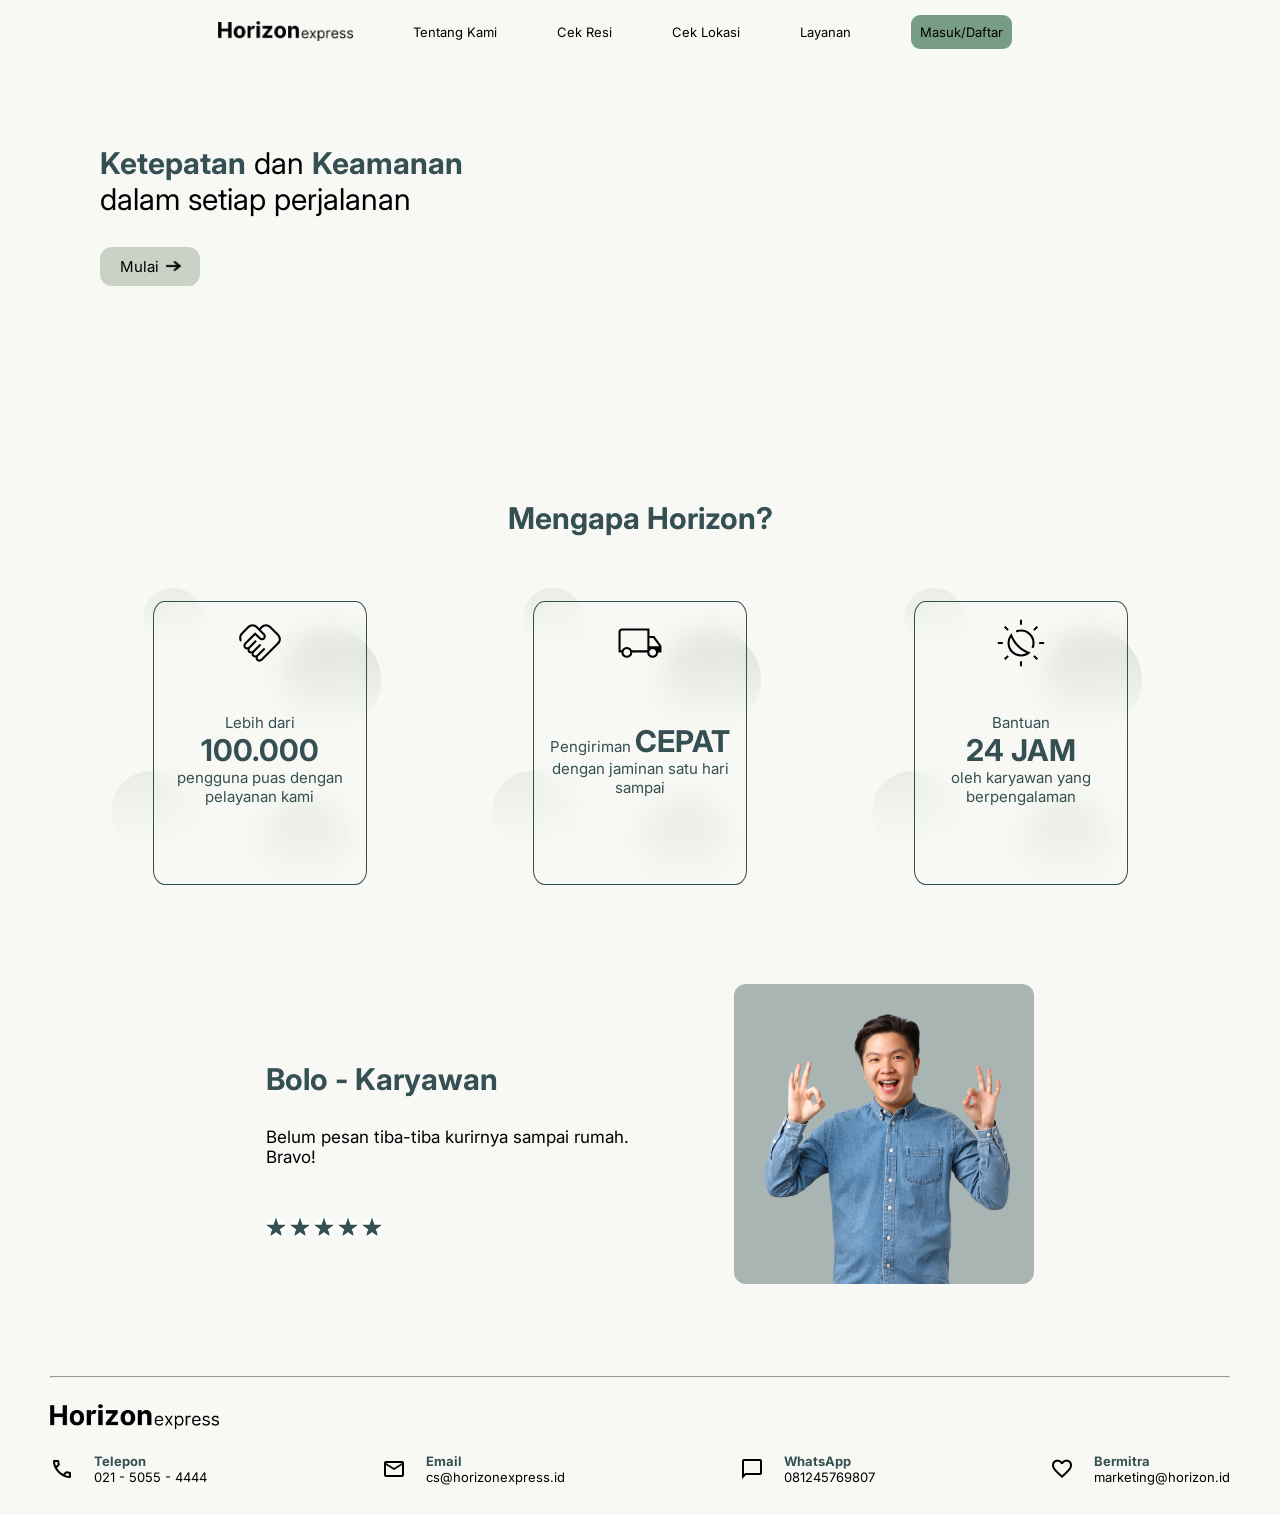
==== Pages/index.html @ 3d70f19e "New Code" ====
<!DOCTYPE html>
<html lang="en">
  <head>
    <meta charset="UTF-8" />
    <meta name="viewport" content="width=device-width, initial-scale=1.0" />
    <title>Home</title>
    <script src="https://code.jquery.com/jquery-3.7.1.js"></script>
    <link rel="stylesheet" type="text/css" href="/css/styles1.css" />
    <link rel="preconnect" href="https://fonts.googleapis.com" />
    <link rel="preconnect" href="https://fonts.gstatic.com" crossorigin />
    <link
      href="https://fonts.googleapis.com/css2?family=Inter:wght@700;900&display=swap"
      rel="stylesheet"
    />
    <link
      rel="stylesheet"
      href="https://fonts.googleapis.com/css2?family=Material+Symbols+Outlined:opsz,wght,FILL,GRAD@24,200,1,0"
    />
  </head>
  <body>
    <!--Navigation bar-->
    <div id="nav-placeholder"></div>

    <script>
      $(function () {
        $("#nav-placeholder").load("header.html");
      });
    </script>
    <!--end of Navigation bar-->

    <div class="content">
      <div class="container-1">
        <video
          id="background-video"
          autoplay
          loop
          muted
          poster="/Images/container.jpg"
        >
          <source src="/Images/container-2.mp4" type="video/mp4" />
        </video>
        <div class="tagline">
          <p>
            <b>Ketepatan</b> dan <b>Keamanan</b><br />dalam setiap perjalanan
          </p>
        </div>
        <div class="btn">
          <a href="/Pages/login.html">
            <button>
              Mulai
              <img class="icon" src="/Images/right-arrow.png" alt="arrow" />
            </button>
          </a>
        </div>
      </div>
      <div class="container-2">
        <p><b>Mengapa Horizon?</b></p>
        <div class="cards">
          <div class="card-1">
            <div class="card">
              <span></span>
              <span></span>
              <span></span>
              <span></span>
              <div>
                <img src="/Images/handshake.svg" alt="handshake" />
                <p>
                  Lebih dari <b>100.000</b> pengguna puas dengan pelayanan kami
                </p>
                <hr />
              </div>
            </div>
          </div>
          <div class="card-2">
            <div class="card">
              <span></span>
              <span></span>
              <span></span>
              <span></span>
              <div>
                <img src="/Images/truck.svg" alt="truck" />
                <p>
                  Pengiriman <b>CEPAT</b> <br />dengan jaminan satu hari sampai
                </p>
                <hr />
              </div>
            </div>
          </div>
          <div class="card-3">
            <div class="card">
              <span></span>
              <span></span>
              <span></span>
              <span></span>
              <div>
                <img src="/Images/24jam.svg" alt="24jam" />
                <p>
                  Bantuan <br /><b>24 JAM</b> <br />oleh karyawan yang
                  berpengalaman
                </p>
                <hr />
              </div>
            </div>
          </div>
        </div>
      </div>
    </div>
    <div class="container-4">
      <div class="review">
        <div class="name">
          <p><b>Bolo - Karyawan</b></p>
        </div>
        <div class="review-text">
          <p>Belum pesan tiba-tiba kurirnya sampai rumah. Bravo!</p>
        </div>
        <div class="star">
          <img src="/Images/star-rate.png" alt="star1" />
          <img src="/Images/star-rate.png" alt="star2" />
          <img src="/Images/star-rate.png" alt="star3" />
          <img src="/Images/star-rate.png" alt="star4" />
          <img src="/Images/star-rate.png" alt="star5" />
        </div>
      </div>
      <div class="photo">
        <img src="/Images/reviewer.png" alt="reviewer" />
      </div>
    </div>
    <!-- <div class="container-3">
      <div class="video">
        <img src="/Images/courier.gif" alt="courier" />
      </div>
      <div class="tagline-2">
        <p>Kirim <b>cepat</b>, tanpa <b>ribet</b>, di</p>
        <img src="/Images/logo.png" alt="logo-cont3" />
        <p>aja!</p>
      </div>
    </div> -->

    <!--Footer-->
    <div id="foot-placeholder"></div>

    <script>
      $(function () {
        $("#foot-placeholder").load("footer.html");
      });
    </script>
    <!--end of Footer-->
  </body>
</html>
---- css/styles1.css ----
body {
  font-family: "Inter";
  margin: 0;
  background-color: #f8f9f5;
}

/* index */
#background-video {
  position: absolute;
  top: 0;
  left: 0;
  right: 0;
  width: 100%;
  height: 70%;
  object-fit: cover;
  z-index: -1;
}

.container-1 {
  width: 100%;
  height: 400px;
  display: flex;
  flex-direction: column;
  justify-content: center;
  font-family: "Inter";
  margin-bottom: 100px;
}

.tagline {
  width: 50%;
  margin: 0 100px;
  font-size: 30px;
}

b {
  color: #354f52;
}

.btn a {
  text-decoration: none;
}

.btn {
  display: flex;
  align-items: center;
}

.btn button {
  background-color: #cad2c5;
  width: 100px;
  margin: 0 100px;
  border-radius: 12px;
  border: 0;
  padding: 10px;
  font-size: 15px;
  display: flex;
  justify-content: center;
  align-items: center;
  transition: transform 0.3s;
}

.btn button:hover {
  background-color: #cad2c5;
  transform: scale(1.15);
  cursor: pointer;
}

.btn .icon {
  height: 12px;
  width: 15px;
  vertical-align: middle;
  margin-left: 7px;
}

.container-2 {
  margin-bottom: 20px;
  text-align: center;
}

.container-2 b {
  font-size: 30px;
}

.cards {
  display: flex;
  flex-wrap: wrap;
  gap: 15px;
  flex-direction: row;
  justify-content: space-evenly;
  padding: 50px 0;
}

.card {
  --card-color: #354f52;
  --blub-color: #cad2c5;
  position: relative;
  user-select: none;
}

@keyframes keyframes-rotate-blubs {
  0% {
    transform: translate(10px) rotate(360deg);
  }

  50% {
    transform: translate(-5px, 10px) rotate(180deg);
  }

  100% {
    transform: translate(10px) rotate(0deg);
  }
}

.card span {
  width: 100px;
  height: 100px;
  position: absolute;
  background: linear-gradient(0deg, transparent, var(--blub-color));
  border-radius: 100%;
  opacity: 0.5;
  animation: keyframes-rotate-blubs 4s infinite linear;
}

.card span:nth-child(1) {
  top: -5%;
  left: -5%;
  width: 60px;
  height: 60px;
  animation-delay: 0.1s;
  opacity: 0.3;
}

.card span:nth-child(2) {
  top: 60%;
  left: -20%;
  width: 80px;
  height: 80px;
  animation-delay: 0.2s;
  opacity: 0.3;
}

.card span:nth-child(3) {
  top: 10%;
  left: 60%;
  animation-delay: 0.3s;
  opacity: 0.6;
}

.card span:nth-child(4) {
  top: 70%;
  left: 50%;
  width: 90px;
  height: 90px;
  animation-delay: 0.4s;
  opacity: 0.4;
}

.card div {
  backdrop-filter: blur(15px);
  outline: 1px solid var(--card-color);
  color: var(--card-color);
  width: 180px;
  height: 250px;
  border-radius: 5%;
  padding: 1rem;
  display: flex;
  flex-direction: column;
  justify-content: space-between;
  align-items: center;
}

.card div img {
  font-size: 1rem;
  font-weight: 900;
  text-transform: uppercase;
  width: 50px;
  height: 50px;
}

.card div p {
  font-size: 15px;
}

.card div hr {
  border: none;
  border-top: 1px solid var(--card-color);
  opacity: 0.5;
}

.container-3 {
  width: 100%;
  margin: 100px 0;
  display: flex;
  justify-content: baseline;
  align-items: center;
  font-family: "Inter";
}

.video img {
  margin: 0 125px;
  width: 450px;
  border-radius: 12px;
}

.tagline-2 {
  margin: 50px 0;
}

.tagline-2 p {
  font-size: 30px;
}

.tagline-2 img {
  width: 300px;
}

.container-4 {
  margin-top: 50px;
  width: 100%;
  gap: 50px;
  display: flex;
  flex-wrap: wrap;
  justify-content: center;
  align-items: center;
  font-family: "Inter";
  margin-bottom: 50px;
}

.container-4 img {
  height: 300px;
  border-radius: 12px;
  background-color: #354f5267;
}

.review {
  margin-left: 20px;
}

.name p {
  font-size: 30px;
}

.review-text {
  height: 90px;
  width: 90%;
}

.review-text p {
  font-size: 17px;
}

.star img {
  height: 20px;
}

.content-2 {
  width: 100%;
  margin: 150px 0;
  display: flex;
  justify-content: center; /* Center horizontally */
  align-items: center; /* Center vertically */
}

.content-reg {
  width: 100%;
  margin: 110px 0;
  display: flex;
  justify-content: center; /* Center horizontally */
  align-items: center; /* Center vertically */
}

.title-responsive {
  display: none;
}

.green-bg {
  background-color: #84a98c;
  height: 50%;
  width: 100%;
  z-index: -1;
  margin: -250px 0;
  position: absolute;
  color: #84a98c;
}

.registergreen-bg {
  background-color: #84a98c;
  bottom: 180px;
  height: 50%;
  width: 100%;
  z-index: -1;
  margin: -250px 0;
  position: absolute;
  color: #84a98c;
}

.form-container {
  background-color: #e8e8e8;
  width: 30%;
  height: auto;
  border-radius: 20px;
  display: flex;
  flex-direction: column;
  align-items: center;
  justify-content: center;
  box-shadow: -12px 12px rgba(204, 211, 211, 0.6);
  text-align: center;
}

.wrapper {
  width: 75%;
  margin: 30px 0;
}

.btn-log-in {
  margin: 30px 0;
}

.btn-log-in button {
  border-radius: 20px;
  border: 0;
  padding: 10px 50px;
  background-color: #84a98c;
  cursor: pointer;
}

.form {
  width: 100%;
  height: auto;
  margin-top: 2rem;
  text-align: center; /* Center form elements within .form */
}

.input-control {
  display: flex;
  align-items: center;
  justify-content: center;
  margin-bottom: 1.25rem;
}

.input-field {
  margin: 5px 0;
  font-family: inherit;
  font-size: 13px;
  font-weight: 400;
  line-height: inherit;
  width: 100%;
  height: auto;
  padding: 0.75rem 1.25rem;
  border: none;
  outline: none;
  border-radius: 2rem;
  color: var(--color-black);
  background: #d9d9d9;
  text-transform: unset;
  text-rendering: optimizeLegibility;
}

.input-submit {
  margin: 30px 0;
  font-family: inherit;
  font-size: 13px;
  font-weight: 500;
  line-height: inherit;
  cursor: pointer;
  min-width: 40%;
  height: auto;
  padding: 0.65rem 1.25rem;
  border: none;
  outline: none;
  border-radius: 2rem;
  color: var(--color-white);
  background: #84a98c;
  box-shadow: var(--shadow-medium);
  text-transform: capitalize;
  text-rendering: optimizeLegibility;
}

.form-text {
  margin-left: 70px;
}

.form-text p {
  font-size: 30px;
}

.form-text p b {
  font-weight: bolder;
}

.form-text img {
  height: 50px;
}

.form-text-register p {
  font-size: 15px;
}

.form-text-register a {
  color: #354f52;
}

.container-5 {
  display: flex;
  flex-direction: column;
}

.heading-container {
  display: flex;
  flex-direction: column;
  justify-content: center;
  align-items: center;
  margin: 100px 0;
  width: 100%;
}

.heading-container p {
  font-size: 40px;
  color: #354f52;
}

.search {
  position: relative;
}

.searchInput {
  width: 500px;
  height: 2rem;
  padding: 0 1rem;
  border-radius: 2rem;
  border: none;
  background-color: #e4e4e4;
}

::placeholder {
  color: #969696;
}

/* hide the placeholder text on focus */
:focus::placeholder {
  text-indent: -999px;
}

.searchInput:focus {
  outline: none;
}

.searchInputIcon {
  position: absolute;
  right: 0.8rem;
  top: 0.5rem;
  color: #969696;
}

.loc-table {
  padding: 20px 20px;
  margin: 0 50px;
  margin-bottom: 70px;
  border-radius: 12px;
  background: rgba(202, 210, 197, 0.52);
  box-shadow: 0 4px 30px rgba(0, 0, 0, 0.1);
  backdrop-filter: blur(5px);
  -webkit-backdrop-filter: blur(5px);
}

.dataTables_filter {
  display: none;
}

.container-6 {
  display: flex;
  flex-direction: column;
  margin: 100px 0;
  justify-content: center;
  align-items: center;
}

.services-heading p {
  color: #354f52;
  font-size: 40px;
}

.services-card {
  margin-top: 30px;
  display: flex;
  flex-wrap: wrap;
  justify-content: space-evenly;
  width: 75%;
}

.scard {
  background: rgba(202, 210, 197, 0.52);
  box-shadow: 0 4px 30px rgba(0, 0, 0, 0.1);
  backdrop-filter: blur(5px);
  -webkit-backdrop-filter: blur(5px);
}

.services-card > div {
  display: flex;
  margin: 30px 0;
  align-items: center;
  justify-content: center;
  flex-direction: column;
  text-align: center;
  height: 300px;
  width: 250px;
  border-radius: 20px;
  transition: 400ms;
}

.services-card .scard span.material-icons {
  font-size: 40px;
  margin-bottom: 15px;
}

.services-card .scard b.second-text {
  font-size: 18px;
  color: black !important;
  font-weight: 600 !important;
}

.services-card .scard p.third-text {
  margin: 15px 20px;
  font-size: 13px;
}

.services-card .scard:hover {
  transform: scale(1.1, 1.1);
}

.services-card:hover > .scard:not(:hover) {
  filter: blur(2px);
  transform: scale(0.9, 0.9);
}

.container-7 {
  display: flex;
  flex-direction: column;
  margin-top: 80px;
  justify-content: center;
  align-items: center;
}

.send-heading p {
  color: #354f52;
  font-size: 40px;
}

.send-form {
  width: 100%;
  margin: 40px 50px;
  margin-bottom: 0;
}

.identitas {
  display: flex;
  justify-content: space-evenly;
  margin: 0 5px;
}

.pengirim,
.penerima {
  background: rgba(202, 210, 197, 0.52);
  box-shadow: 0 4px 30px rgba(0, 0, 0, 0.1);
  backdrop-filter: blur(5px);
  -webkit-backdrop-filter: blur(5px);
  padding: 15px 30px;
  border-radius: 30px;
  display: flex;
  flex-direction: column;
  justify-content: space-evenly;
  flex-grow: 1;
  margin: 0 15px;
  max-width: calc(50% - 10px);
  box-sizing: border-box;
}

.input-send {
  font-size: 0.875rem;
  line-height: 1.25rem;
}

.input-send label {
  display: block;
  color: #302e2e;
  margin-bottom: 7px;
}

.input-send input,
.input-send textarea,
.input-send select {
  width: 100%;
  box-sizing: border-box;
  border-radius: 16px;
  border: 1px solid #302e2e;
  outline: 0;
  background-color: #f8f9f5;
  padding: 0.75rem 1rem;
  margin-bottom: 10px;
}

.input-send input:focus {
  border-color: #354f52;
}

.detail-barang {
  background: rgba(202, 210, 197, 0.52);
  box-shadow: 0 4px 30px rgba(0, 0, 0, 0.1);
  backdrop-filter: blur(5px);
  -webkit-backdrop-filter: blur(5px);
  padding: 10px 0;
  margin: 30px 20px;
  border-radius: 30px;
  display: flex;
  flex-direction: column;
}

.detail-header {
  margin: 15px 30px;
}

.detail-content {
  margin: 0 30px;
  display: flex;
}

.left {
  display: flex;
  flex-grow: 1;
  max-width: calc(50% - 10px);
  box-sizing: border-box;
}

.right {
  margin-left: 60px;
  display: flex;
  flex-direction: column;
  flex-grow: 1;
  max-width: calc(25% - 15px);
  box-sizing: border-box;
}

.left-left,
.left-right {
  display: flex;
  flex-direction: column;
  flex-grow: 1;
  max-width: calc(50% - 35px);
  box-sizing: border-box;
}

.left-right {
  margin-top: 27.5px;
  margin-left: 20px;
}

.right p {
  display: block;
  color: #302e2e;
  font-size: 14px;
}

.right b {
  font-size: 30px;
}

.send-btn {
  display: flex;
  justify-content: flex-end;
  margin: 10px 20px;
}

.send-btn button {
  font-family: inherit;
  font-size: 15px;
  background: #cad2c5;
  color: #354f52;
  padding: 10px 40px;
  display: flex;
  align-items: center;
  border: none;
  border-radius: 16px;
  overflow: hidden;
  transition: all 0.2s;
  cursor: pointer;
}

.send-btn a {
  text-decoration: none;
}

.send-btn button span {
  display: block;
  margin-left: 0.3em;
  transition: all 0.3s ease-in-out;
}

.send-btn button svg {
  display: block;
  transform-origin: center center;
  transition: transform 0.3s ease-in-out;
}

.send-btn button:hover .svg-wrapper {
  animation: fly-1 0.6s ease-in-out infinite alternate;
}

.send-btn button:hover svg {
  transform: translateX(1.2em) rotate(45deg) scale(1.1);
}

.send-btn button:hover span {
  transform: translateX(6em);
}

.send-btn button:active {
  transform: scale(0.95);
}

.credit-card-form {
  margin-top: 10%;
  max-width: 400px;
  padding: 1em;
  border-radius: 10px;
  box-shadow: 0px 6px 10px rgba(255, 255, 255, 0.1);
  background-color: #cad2c5;
  text-align: center;
  color: #424242;
  align-content: center;
  display: flex;
  flex-direction: column;
  position: absolute;
  top: 30%;
  left: 50%;
  transform: translate(-50%, -50%) scale(0.25);
  opacity: 0;
  transition: all 0.5s 0.1s;
  z-index: 4000;
}

.credit-card-form h2 {
  margin-bottom: 10%;
  font-size: 24px;
}

.credit-card-form .form-group {
  margin-bottom: 15px;
}

.credit-card-form label {
  margin-top: 20px;
  font-size: 13px;
  display: block;
  margin-bottom: 5px;
  color: #000000;
}

.credit-card-form b {
  font-size: 18px;
}

.credit-card-form input[type="text"],
.credit-card-form select {
  width: 90%;
  padding: 12px;
  border: 1px solid #ddd;
  border-radius: 1rem;
  font-size: 16px;
}

.credit-card-form .form-row {
  display: flex;
  gap: 10px;
}

.credit-card-form button[type="submit"] {
  width: 100%;
  padding: 14px;
  background-color: #84a98c;
  color: #000000;
  border: none;
  border-radius: 1rem;
  cursor: pointer;
  font-size: 16px;
  transition: background-color 0.3s ease;
}

.credit-card-form button[type="submit"]:hover {
  background-color: #7b9881;
  font-family: "Montserrat", sans-serif;
  box-shadow: 0px 6px 10px rgba(255, 255, 255, 0.1);
}

.credit-card-form button[type="submit"]:focus {
  outline: none;
  font-family: "Montserrat", sans-serif;
}

.Image1 {
  margin-top: 0;
  width: 220px;
}

.popup {
  width: 100%;
  height: 100vh;
  background-color: rgba(0, 0, 0, 0.8);
  position: fixed;
  top: 0;
  left: 0;

  opacity: 0;
  visibility: hidden;
}

#popup:target {
  opacity: 1;
  visibility: visible;
}

#popup:target .credit-card-form {
  opacity: 1;
  transform: translate(-50%, -50%) scale(1);
}

.popup-close:link,
.popup-close:visited {
  position: absolute;
  top: 12px;
  right: 20px;
  text-decoration: none;
  color: #000000;
  font-size: 30px;
  display: inline-block;
  line-height: 1;
  transition: all 0.3s;
}

.popup-close:hover,
.popup-close:active {
  color: #555;
}

@keyframes fly-1 {
  from {
    transform: translateY(0.1em);
  }

  to {
    transform: translateY(-0.1em);
  }
}

@media screen and (max-width: 768px) {
  #background-video {
    height: 400px;
  }
  .tagline {
    width: 75%;
    font-size: 22px;
    margin: 0 35px;
  }
  .btn button {
    margin: 0 35px;
  }
  .cards {
    gap: 50px;
  }
  .container-4 {
    margin-bottom: 50px;
  }
  .review {
    width: 80%;
  }
  .identitas {
    flex-direction: column;
    gap: 20px;
  }
  .pengirim,
  .penerima {
    max-width: 100%;
  }
  .detail-content {
    flex-direction: column;
    gap: 10px;
  }
  .left,
  .right {
    max-width: 100%;
    margin: 0;
  }
  .left-left,
  .left-right {
    max-width: 100%;
  }
  .search .searchInput {
    width: 100%;
  }
  .loc-table {
    overflow-x: auto;
    width: 100%;
    margin: 0;
    padding: 0;
    border-radius: 0;
    box-shadow: none;
    backdrop-filter: none;
    -webkit-backdrop-filter: none;
  }
  .content-2,
  .content-reg {
    flex-direction: column;
    gap: 10px;
    margin: 120px 0;
  }
  .green-bg,
  .form-text-top {
    display: none;
  }
  .form-container {
    width: 80%;
    margin-left: 5px;
    box-shadow: -5px 5px rgba(204, 211, 211, 0.6);
  }
  .form-text {
    margin: 0;
  }
  .title-responsive {
    display: flex;
    margin: 15px 0;
    font-size: 20px;
  }
  .credit-card-form {
    width: 70%;
    max-width: 1000px;
    margin: 150px 0;
  }
}
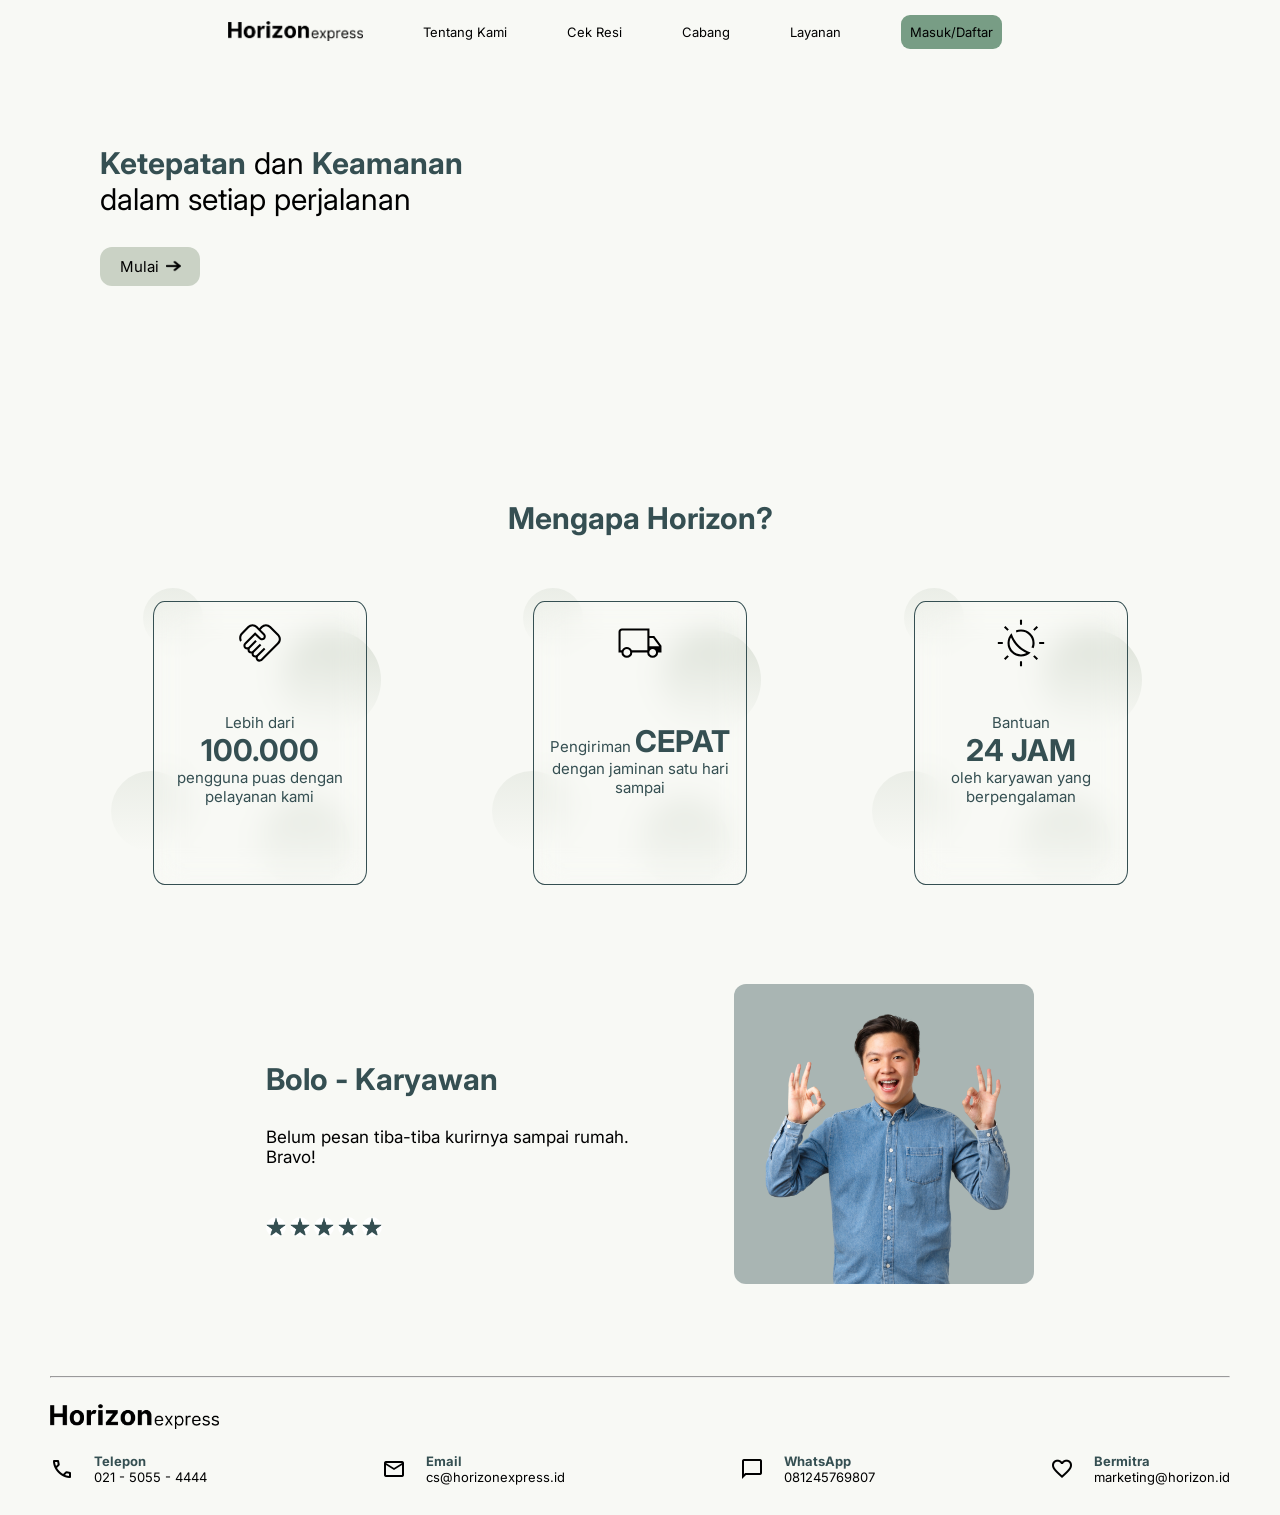
==== commit 35a4eef5: "moved index to pages folder" ====
--- a/Pages/index.html
+++ b/Pages/index.html
@@ -23,7 +23,7 @@
 
     <script>
       $(function () {
-        $("#nav-placeholder").load("header.html");
+        $("#nav-placeholder").load("/Pages/header.html");
       });
     </script>
     <!--end of Navigation bar-->
@@ -141,7 +141,7 @@
 
     <script>
       $(function () {
-        $("#foot-placeholder").load("footer.html");
+        $("#foot-placeholder").load("/Pages/footer.html");
       });
     </script>
     <!--end of Footer-->
--- a/css/styles1.css
+++ b/css/styles1.css
@@ -719,7 +719,7 @@
 
 .credit-card-form {
   margin-top: 10%;
-  max-width: 400px;
+  width: 400px;
   padding: 1em;
   border-radius: 10px;
   box-shadow: 0px 6px 10px rgba(255, 255, 255, 0.1);
@@ -743,10 +743,6 @@
   font-size: 24px;
 }
 
-.credit-card-form .form-group {
-  margin-bottom: 15px;
-}
-
 .credit-card-form label {
   margin-top: 20px;
   font-size: 13px;
@@ -759,13 +755,18 @@
   font-size: 18px;
 }
 
-.credit-card-form input[type="text"],
+.credit-card-form input,
 .credit-card-form select {
   width: 90%;
   padding: 12px;
   border: 1px solid #ddd;
   border-radius: 1rem;
   font-size: 16px;
+  background-color: #ddd;
+}
+
+.hidden-input {
+  display: none;
 }
 
 .credit-card-form .form-row {
@@ -783,6 +784,7 @@
   cursor: pointer;
   font-size: 16px;
   transition: background-color 0.3s ease;
+  margin-top: 20px;
 }
 
 .credit-card-form button[type="submit"]:hover {
